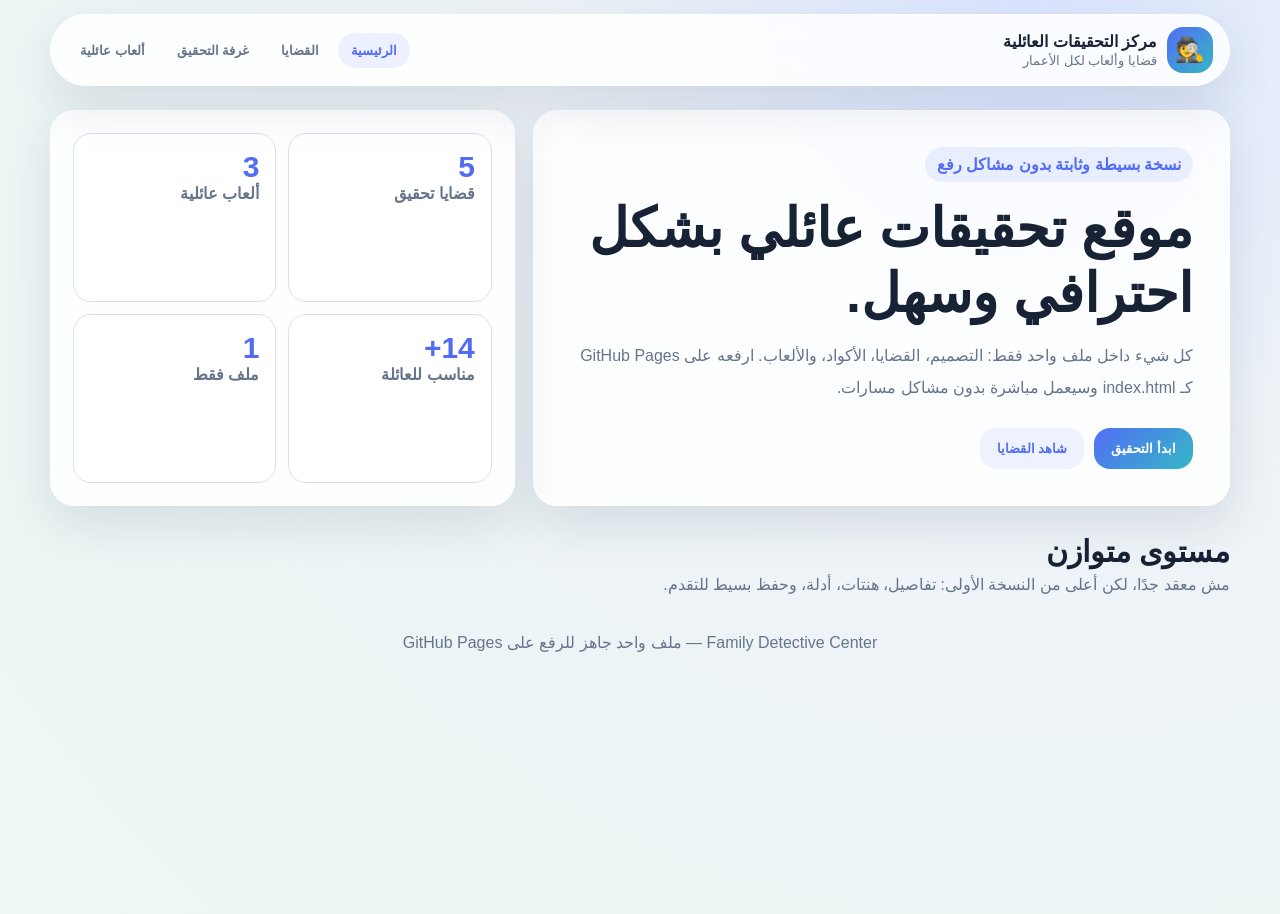
==== index.html @ 5dabe24b "Add files via upload" ====
<!DOCTYPE html>
<html lang="ar" dir="rtl">
<head>
  <meta charset="UTF-8" />
  <meta name="viewport" content="width=device-width, initial-scale=1.0" />
  <title>مركز التحقيقات العائلية</title>
  <style>
    :root{--bg:#eef3f7;--ink:#172234;--muted:#65758b;--card:#ffffffd9;--line:#d7e1ee;--blue:#526df4;--cyan:#34b8c7;--gold:#f0ac3d;--red:#df6b6b;--green:#46b987;--dark:#182437;--shadow:0 18px 50px rgba(39,58,91,.13);--r:24px}
    *{box-sizing:border-box;margin:0;padding:0}body{font-family:Tahoma,Arial,sans-serif;background:radial-gradient(circle at 80% 0%,#dbe5ff 0,#eef3f7 35%,#edf7f4 100%);color:var(--ink);min-height:100vh}a{text-decoration:none;color:inherit}button,select,textarea{font-family:inherit}.wrap{width:min(1180px,calc(100% - 28px));margin:auto}.nav{position:sticky;top:12px;z-index:10;margin:14px auto 24px;background:#ffffffd9;border:1px solid #fff;border-radius:99px;box-shadow:var(--shadow);backdrop-filter:blur(14px);display:flex;align-items:center;justify-content:space-between;padding:12px 16px}.brand{display:flex;align-items:center;gap:10px}.logo{width:46px;height:46px;border-radius:16px;background:linear-gradient(135deg,var(--blue),var(--cyan));display:grid;place-items:center;color:#fff;font-size:24px}.brand b{display:block}.brand small{color:var(--muted)}.links{display:flex;gap:6px;flex-wrap:wrap}.links button{border:0;background:transparent;color:var(--muted);font-weight:700;padding:10px 13px;border-radius:99px;cursor:pointer}.links button.active,.links button:hover{background:#edf1ff;color:var(--blue)}.hero{display:grid;grid-template-columns:1.2fr .8fr;gap:18px;margin-bottom:24px}.panel{background:var(--card);border:1px solid #fff;border-radius:var(--r);box-shadow:var(--shadow);backdrop-filter:blur(14px)}.hero-main{padding:36px}.pill{display:inline-block;padding:8px 12px;background:#e9eeff;color:var(--blue);border-radius:99px;font-weight:800;margin-bottom:14px}.hero h1{font-size:clamp(32px,5vw,54px);line-height:1.2;margin-bottom:14px}.p{color:var(--muted);line-height:2}.hero-actions{display:flex;gap:10px;flex-wrap:wrap;margin-top:24px}.btn{border:0;padding:13px 17px;border-radius:16px;cursor:pointer;font-weight:900;transition:.2s}.btn:hover{transform:translateY(-2px)}.primary{background:linear-gradient(135deg,var(--blue),var(--cyan));color:#fff}.soft{background:#eef2ff;color:var(--blue)}.white{background:white;border:1px solid var(--line);color:var(--ink)}.stats{padding:22px;display:grid;grid-template-columns:1fr 1fr;gap:12px}.stat{background:#fff;border:1px solid var(--line);border-radius:18px;padding:16px}.stat b{font-size:30px;color:var(--blue);display:block}.stat span{color:var(--muted);font-weight:700}.section{display:none}.section.active{display:block}.head{display:flex;justify-content:space-between;align-items:end;gap:14px;margin:28px 0 14px}.head h2{font-size:30px}.grid{display:grid;grid-template-columns:repeat(3,1fr);gap:16px}.case-card{padding:20px;cursor:pointer;transition:.22s}.case-card:hover{transform:translateY(-5px)}.icon{width:62px;height:62px;border-radius:20px;background:linear-gradient(135deg,#edf1ff,#e9faf7);display:grid;place-items:center;font-size:32px;margin-bottom:14px}.case-card h3{font-size:20px;margin-bottom:8px}.tag{display:inline-block;padding:7px 10px;border-radius:99px;font-size:12px;font-weight:900;margin:4px 4px 0 0}.easy{background:#e7f8f1;color:#23795a}.medium{background:#fff2dc;color:#9b6314}.hard{background:#ffe8e8;color:#a74a4a}.family{background:#eef2ff;color:var(--blue)}.play{display:grid;grid-template-columns:270px 1fr 310px;gap:16px}.side{padding:16px;max-height:720px;overflow:auto}.menu-btn{width:100%;text-align:right;border:1px solid var(--line);background:#fff;border-radius:18px;padding:14px;margin-bottom:10px;cursor:pointer;color:var(--ink)}.menu-btn.active{border-color:var(--blue);box-shadow:0 0 0 3px #526df421}.reader{padding:22px;max-height:720px;overflow:auto}.reader h2{font-size:32px;color:var(--blue);margin:10px 0}.tabs{display:flex;gap:8px;flex-wrap:wrap;margin:16px 0}.tab{border:0;border-radius:99px;padding:10px 13px;background:#eef2ff;color:var(--blue);font-weight:900;cursor:pointer}.tab.active{background:var(--blue);color:#fff}.doc{background:#fff;border:1px solid var(--line);border-radius:22px;padding:22px}.doc h3{font-size:23px;margin-bottom:12px;color:var(--dark)}.doc p,.doc li{line-height:2;color:#314158;margin-bottom:10px}.doc ul{padding-right:22px}.egrid{display:grid;grid-template-columns:1fr 1fr;gap:12px;margin-top:14px}.eitem{background:#f7f9fd;border:1px solid var(--line);border-radius:16px;padding:14px}.eitem b{color:var(--blue);display:block;margin-bottom:6px}.quote{background:linear-gradient(135deg,#eef2ff,#effaf7);border:1px solid var(--line);border-radius:18px;padding:14px;margin:14px 0;color:#2f4568;font-weight:700;line-height:2}.board-note{background:#f7f9fd;border:1px dashed #9db0d4;border-radius:16px;padding:12px;margin-bottom:10px;line-height:1.8;color:#334761}.solve{padding:16px;border-top:1px solid var(--line)}select,textarea{width:100%;border:1px solid var(--line);border-radius:15px;background:#fff;padding:12px;margin-bottom:10px;color:var(--ink)}textarea{min-height:84px;resize:vertical}.result{display:none;padding:13px;border-radius:16px;line-height:1.8;margin-top:10px}.good{display:block;background:#e8f8f2;color:#236b52;border:1px solid #bce6d6}.bad{display:block;background:#fff0f0;color:#934343;border:1px solid #f0c4c4}.game-card{padding:20px}.game-box{background:#fff;border:1px solid var(--line);border-radius:20px;padding:18px;margin-top:12px}.game-options{display:flex;gap:8px;flex-wrap:wrap;margin-top:12px}.small{font-size:13px;color:var(--muted)}.toast{position:fixed;bottom:18px;right:50%;transform:translateX(50%) translateY(20px);opacity:0;background:#fff;border:1px solid var(--line);box-shadow:var(--shadow);border-radius:99px;padding:12px 18px;font-weight:900;transition:.25s;z-index:50}.toast.show{opacity:1;transform:translateX(50%) translateY(0)}footer{margin:32px 0;text-align:center;color:var(--muted)}@media(max-width:980px){.hero,.play{grid-template-columns:1fr}.grid{grid-template-columns:1fr 1fr}.nav{border-radius:24px;align-items:flex-start;flex-direction:column}.reader,.side{max-height:none}}@media(max-width:650px){.grid,.egrid,.stats{grid-template-columns:1fr}.hero-main{padding:24px}.head{display:block}.links button{padding:9px}}
  </style>
</head>
<body>
  <div class="wrap">
    <nav class="nav">
      <div class="brand"><div class="logo">🕵️</div><div><b>مركز التحقيقات العائلية</b><small>قضايا وألعاب لكل الأعمار</small></div></div>
      <div class="links"><button class="active" onclick="page('home',this)">الرئيسية</button><button onclick="page('cases',this)">القضايا</button><button onclick="page('play',this)">غرفة التحقيق</button><button onclick="page('games',this)">ألعاب عائلية</button></div>
    </nav>

    <section id="home" class="section active">
      <div class="hero">
        <div class="panel hero-main"><span class="pill">نسخة بسيطة وثابتة بدون مشاكل رفع</span><h1>موقع تحقيقات عائلي بشكل احترافي وسهل.</h1><p class="p">كل شيء داخل ملف واحد فقط: التصميم، القضايا، الأكواد، والألعاب. ارفعه على GitHub Pages كـ index.html وسيعمل مباشرة بدون مشاكل مسارات.</p><div class="hero-actions"><button class="btn primary" onclick="page('play')">ابدأ التحقيق</button><button class="btn soft" onclick="page('cases')">شاهد القضايا</button></div></div>
        <div class="panel stats"><div class="stat"><b>5</b><span>قضايا تحقيق</span></div><div class="stat"><b>3</b><span>ألعاب عائلية</span></div><div class="stat"><b>14+</b><span>مناسب للعائلة</span></div><div class="stat"><b>1</b><span>ملف فقط</span></div></div>
      </div>
      <div class="head"><div><h2>مستوى متوازن</h2><p class="p">مش معقد جدًا، لكن أعلى من النسخة الأولى: تفاصيل، هنتات، أدلة، وحفظ بسيط للتقدم.</p></div></div>
    </section>

    <section id="cases" class="section"><div class="head"><div><h2>القضايا</h2><p class="p">خمس قضايا مستقلة بدرجات مختلفة، بدون عنف أو رعب.</p></div><button class="btn primary" onclick="page('play')">افتح التحقيق</button></div><div class="grid" id="caseCards"></div></section>

    <section id="play" class="section"><div class="head"><div><h2>غرفة التحقيق</h2><p class="p">اختر قضية، اقرأ الملفات، اجمع الأدلة، ثم أرسل تقريرك.</p></div></div><div class="panel play"><aside class="side" id="caseMenu"></aside><main class="reader"><span id="badge" class="tag medium">متوسطة</span><h2 id="title"></h2><p class="p" id="summary"></p><div class="tabs" id="tabs"></div><div id="content"></div></main><aside class="side"><h3>لوحة الأدلة</h3><p class="p small">اجمع على الأقل 2 دليل قبل الحل.</p><div id="board"></div><div class="solve"><select id="answer"></select><textarea id="notes" placeholder="اكتب سببك هنا..."></textarea><button class="btn primary" style="width:100%" onclick="solve()">إرسال التقرير</button><button class="btn white" style="width:100%;margin-top:8px" onclick="addEvidence()">إضافة دليل التبويب الحالي</button><button class="btn soft" style="width:100%;margin-top:8px" onclick="hint()">هنت</button><div id="result" class="result"></div></div></aside></div></section>

    <section id="games" class="section"><div class="head"><div><h2>ألعاب عائلية إضافية</h2><p class="p">ألعاب بسيطة تعمل داخل نفس الملف بدون تعقيد.</p></div></div><div class="grid"><div class="panel game-card"><div class="icon">🧠</div><h3>تحدي الذاكرة</h3><p class="p">احفظ التسلسل ثم اختاره بالترتيب.</p><div class="game-box"><b id="memSeq">اضغط ابدأ</b><div class="game-options"><button class="btn soft" onclick="startMemory()">ابدأ</button><button class="btn white" onclick="pickMem('A')">A</button><button class="btn white" onclick="pickMem('B')">B</button><button class="btn white" onclick="pickMem('C')">C</button></div><p class="small" id="memMsg"></p></div></div><div class="panel game-card"><div class="icon">🔐</div><h3>كسر الرمز</h3><p class="p">ما الرقم الناقص؟ 2 - 4 - 8 - 16 - ?</p><div class="game-box"><select id="codeAns"><option value="">اختر</option><option>24</option><option>30</option><option>32</option></select><button class="btn primary" onclick="checkCode()">تحقق</button><p class="small" id="codeMsg"></p></div></div><div class="panel game-card"><div class="icon">🧩</div><h3>ترتيب الأحداث</h3><p class="p">ما الحدث الذي يأتي أولًا في أي تحقيق؟</p><div class="game-box"><select id="orderAns"><option value="">اختر</option><option value="report">كتابة التقرير</option><option value="collect">جمع الأدلة</option><option value="accuse">اتهام شخص</option></select><button class="btn primary" onclick="checkOrder()">تحقق</button><p class="small" id="orderMsg"></p></div></div></div></section>

    <footer>Family Detective Center — ملف واحد جاهز للرفع على GitHub Pages</footer>
  </div><div class="toast" id="toast"></div>

<script>
const cases=[
{id:'bike',icon:'🚲',title:'سرقة الدراجة الذهبية',diff:'سهلة',cls:'easy',sol:'guard',summary:'دراجة سباق نادرة تختفي من نادي أثناء بطولة مدرسية.',opts:[['','من المسؤول؟'],['guard','الحارس'],['friend','صديق اللاعب'],['delivery','عامل التوصيل']],hints:['ركز على كلام الحارس عن المطر.','الكاميرا أظهرت الأرض جافة.','الحارس كذب وامتلك مفتاح المخزن.'],tabs:[{l:'الملف',e:'السرقة حدثت خلال عشر دقائق فقط بلا كسر.',h:'<h3>ملف القضية</h3><p>اختفت دراجة ذهبية من مخزن النادي بين 4:10 و4:20 مساءً.</p><div class="quote">القفل لم يُكسر، والباب فُتح بطريقة طبيعية.</div>'},{l:'الشهادات',e:'الحارس قال إن المطر كان شديدًا رغم أن الأرض كانت جافة.',h:'<h3>الشهادات</h3><ul><li>الحارس قال إن المطر منع الحركة.</li><li>عامل التوصيل غادر قبل السرقة.</li><li>صديق اللاعب كان في الملعب.</li></ul>'},{l:'الأدلة',e:'مفتاح المخزن كان مع الإدارة والحارس فقط.',h:'<h3>الأدلة</h3><div class="egrid"><div class="eitem"><b>الكاميرا</b>الأرض جافة.</div><div class="eitem"><b>القفل</b>فتح بمفتاح.</div></div>'}],success:'الحارس هو المسؤول لأنه كذب بشأن المطر وكان يملك مفتاح المخزن.'},
{id:'painting',icon:'🖼️',title:'اختفاء اللوحة الزرقاء',diff:'متوسطة',cls:'medium',sol:'assistant',summary:'لوحة تختفي من معرض عائلي قبل الافتتاح بساعة.',opts:[['','من المسؤول؟'],['assistant','مساعدة المعرض'],['artist','الفنان'],['driver','السائق']],hints:['من عرف أن الكاميرا الخلفية معطلة؟','من يملك المفتاح الاحتياطي؟','المساعدة جمعت بين المعلومتين.'],tabs:[{l:'الملف',e:'اللوحة اختفت بلا كسر أو إنذار.',h:'<h3>ملف القضية</h3><p>اختفت لوحة المدينة الزرقاء من المخزن. الإنذار لم يعمل والباب لم يُكسر.</p>'},{l:'الزمن',e:'باب المخزن فُتح مرة واحدة وقت الاختفاء.',h:'<h3>الجدول الزمني</h3><ul><li>11:20 تعطلت الكاميرا.</li><li>12:25 فُتح المخزن.</li><li>12:45 اكتُشف الاختفاء.</li></ul>'},{l:'الأدلة',e:'المفتاح الاحتياطي كان في مكتب المساعدة.',h:'<h3>الأدلة</h3><div class="egrid"><div class="eitem"><b>المفتاح</b>في مكتب المساعدة.</div><div class="eitem"><b>الكاميرا</b>عطلها معروف للإدارة والمساعدة.</div></div>'}],success:'المسؤولة هي مساعدة المعرض لأنها عرفت عطل الكاميرا ووصلت للمفتاح.'},
{id:'library',icon:'📚',title:'لغز المكتبة القديمة',diff:'صعبة',cls:'hard',sol:'teacher',summary:'مخطوطة نادرة تُستبدل بنسخة مزيفة قبل معرض مدرسي.',opts:[['','من أخفى المخطوطة؟'],['teacher','مدرس التاريخ'],['student','طالب جديد'],['visitor','باحث زائر']],hints:['ليست سرقة عادية بل استبدال.','النسخة المزيفة تحتاج معرفة تاريخية.','مدرس التاريخ كان يحضر محاضرة عنها.'],tabs:[{l:'الملف',e:'المخطوطة استُبدلت بنسخة مزيفة.',h:'<h3>ملف القضية</h3><p>اختفت مخطوطة قديمة، ووُضعت مكانها نسخة مزيفة متقنة.</p>'},{l:'المشتبه بهم',e:'مدرس التاريخ يعرف تفاصيل المخطوطة.',h:'<h3>المشتبه بهم</h3><ul><li>طالب جديد لا يعرف قيمتها.</li><li>باحث زائر غادر مبكرًا.</li><li>مدرس التاريخ حضّر محاضرة عنها.</li></ul>'},{l:'الأدلة',e:'النسخة المزيفة بها أخطاء لا يلاحظها إلا متخصص.',h:'<h3>الأدلة</h3><p>الأخطاء التاريخية الصغيرة تشير إلى شخص متخصص حاول التقليد بسرعة.</p>'}],success:'مدرس التاريخ هو المسؤول؛ لأنه الوحيد القادر على صناعة نسخة مزيفة بهذا المستوى.'},
{id:'museum',icon:'🏺',title:'سر الختم الفضي',diff:'متوسطة',cls:'medium',sol:'photographer',summary:'قطعة أثرية صغيرة تختفي أثناء جولة مدرسية في متحف.',opts:[['','من أخذ الختم؟'],['photographer','المصور المتطوع'],['guide','المرشدة'],['student','طالبة'],['cleaner','عاملة النظافة']],hints:['ركز على لحظة الفلاش.','من اقترب من صندوق العرض بدون إثارة شك؟','المصور استخدم الفلاش كغطاء للحظة السرقة.'],tabs:[{l:'الملف',e:'الختم اختفى بعد فلاش قوي قرب صندوق العرض.',h:'<h3>ملف القضية</h3><p>خلال جولة مدرسية اختفى الختم الفضي من صندوق عرض بعد صورة جماعية.</p><div class="quote">السرقة تمت أمام الجميع تقريبًا.</div>'},{l:'الزمن',e:'المصور كان آخر شخص اقترب من الصندوق.',h:'<h3>الجدول الزمني</h3><ul><li>1:31 المرشدة أغلقت الصندوق.</li><li>1:35 المصور طلب صورة قرب الصندوق.</li><li>1:36 فلاش قوي.</li><li>1:39 الغطاء بدا مائلًا.</li></ul>'},{l:'الأدلة',e:'الفلاش أخفى لحظة فتح الغطاء.',h:'<h3>الأدلة</h3><div class="egrid"><div class="eitem"><b>الفلاش</b>سبب وميضًا في الكاميرا.</div><div class="eitem"><b>القرب</b>المصور اقترب بحجة الصورة.</div></div>'}],success:'المصور المتطوع هو المسؤول؛ استغل الفلاش والاقتراب الطبيعي من الصندوق.'},
{id:'bakery',icon:'🥐',title:'وصفة المخبز السرية',diff:'متوسطة',cls:'medium',sol:'cousin',summary:'وصفة عائلية تختفي قبل مسابقة طبخ محلية.',opts:[['','من أخذ الوصفة؟'],['cousin','ابن العم'],['worker','العامل الجديد'],['neighbor','الجارة'],['owner','صاحب المخبز']],hints:['الوصفة لم تخرج من المخبز على ورق.','من صور الدفتر؟','الهاتف الذي ظهر في انعكاس الزجاج هو المفتاح.'],tabs:[{l:'الملف',e:'الوصفة اختفت لكن الدفتر نفسه بقي في المخبز.',h:'<h3>ملف القضية</h3><p>قبل مسابقة طبخ محلية، اكتشف صاحب مخبز عائلي أن وصفته السرية تم تسريبها.</p>'},{l:'الشهادات',e:'ابن العم كان آخر من وقف أمام الدفتر قرب واجهة زجاجية.',h:'<h3>الشهادات</h3><ul><li>العامل الجديد لم يدخل المكتب.</li><li>الجارة جاءت للشراء فقط.</li><li>ابن العم ساعد في ترتيب الطاولة.</li></ul>'},{l:'الأدلة',e:'انعكاس الزجاج أظهر هاتفًا يصور الدفتر.',h:'<h3>الأدلة</h3><p>صورة من كاميرا المحل أظهرت انعكاس هاتف مرفوع أمام الدفتر.</p>'}],success:'ابن العم هو المسؤول؛ صوّر الوصفة بدل سرقة الدفتر نفسه.'}
];
let current=cases[0],tab=0;let board={};let hintIndex={};function page(id,btn){document.querySelectorAll('.section').forEach(s=>s.classList.remove('active'));document.getElementById(id).classList.add('active');document.querySelectorAll('.links button').forEach(b=>b.classList.remove('active'));if(btn)btn.classList.add('active');scrollTo(0,0)}function renderCards(){caseCards.innerHTML=cases.map(c=>`<div class="panel case-card" onclick="openCase('${c.id}');page('play')"><div class="icon">${c.icon}</div><span class="tag ${c.cls}">${c.diff}</span><span class="tag family">عائلية</span><h3>${c.title}</h3><p>${c.summary}</p></div>`).join('')}function renderMenu(){caseMenu.innerHTML=cases.map(c=>`<button class="menu-btn ${c.id===current.id?'active':''}" onclick="openCase('${c.id}')"><b>${c.icon} ${c.title}</b><small>${c.diff} - ${c.summary}</small></button>`).join('')}function openCase(id){current=cases.find(c=>c.id===id);tab=0;result.className='result';answer.innerHTML=current.opts.map(o=>`<option value="${o[0]}">${o[1]}</option>`).join('');render()}function render(){renderMenu();title.textContent=current.title;summary.textContent=current.summary;badge.className='tag '+current.cls;badge.textContent=current.diff;tabs.innerHTML=current.tabs.map((t,i)=>`<button class="tab ${i===tab?'active':''}" onclick="tab=${i};render()">${t.l}</button>`).join('');content.innerHTML=`<div class="doc">${current.tabs[tab].h}</div>`;renderBoard()}function addEvidence(){board[current.id]=board[current.id]||[];let e=current.tabs[tab].e;if(!board[current.id].includes(e))board[current.id].push(e);localStorage.setItem('fmc_board',JSON.stringify(board));renderBoard();toast('تمت إضافة الدليل')}function renderBoard(){let arr=board[current.id]||[];document.getElementById('board').innerHTML=arr.length?arr.map((e,i)=>`<div class="board-note"><b>دليل ${i+1}</b><br>${e}</div>`).join(''):'<div class="board-note">لا توجد أدلة بعد.</div>'}function solve(){let arr=board[current.id]||[];if(arr.length<2){result.className='result bad';result.innerHTML='<b>لسه بدري.</b><br>اجمع دليلين على الأقل قبل التقرير.';return}if(answer.value===current.sol){result.className='result good';result.innerHTML='<b>تحليل صحيح!</b><br>'+current.success;localStorage.setItem('fmc_solved_'+current.id,'1')}else{result.className='result bad';result.innerHTML='<b>إجابة غير دقيقة.</b><br>راجع الأدلة والهنتات، الحل موجود في التناقضات الصغيرة.'}}function hint(){hintIndex[current.id]=hintIndex[current.id]||0;let h=current.hints[Math.min(hintIndex[current.id],current.hints.length-1)];hintIndex[current.id]++;toast(h)}function toast(m){let t=document.getElementById('toast');t.textContent=m;t.classList.add('show');setTimeout(()=>t.classList.remove('show'),2700)}let mem=[],memPick=[];function startMemory(){mem=['A','B','C','A'].sort(()=>Math.random()-.5);memPick=[];memSeq.textContent=mem.join(' - ');memMsg.textContent='احفظ التسلسل، هيختفي بعد 3 ثواني';setTimeout(()=>{memSeq.textContent='اختار الآن'},3000)}function pickMem(x){memPick.push(x);if(memPick.length===mem.length){memMsg.textContent=memPick.join('')===mem.join('')?'ممتاز!':'حاول مرة أخرى';}}function checkCode(){codeMsg.textContent=codeAns.value==='32'?'صحيح: كل رقم يتضاعف.':'خطأ، فكر في العلاقة بين الأرقام.'}function checkOrder(){orderMsg.textContent=orderAns.value==='collect'?'صحيح: جمع الأدلة يأتي أولًا.':'لا، ابدأ دائمًا بجمع الأدلة.'}try{board=JSON.parse(localStorage.getItem('fmc_board')||'{}')}catch(e){}renderCards();openCase('bike');
</script>
</body>
</html>
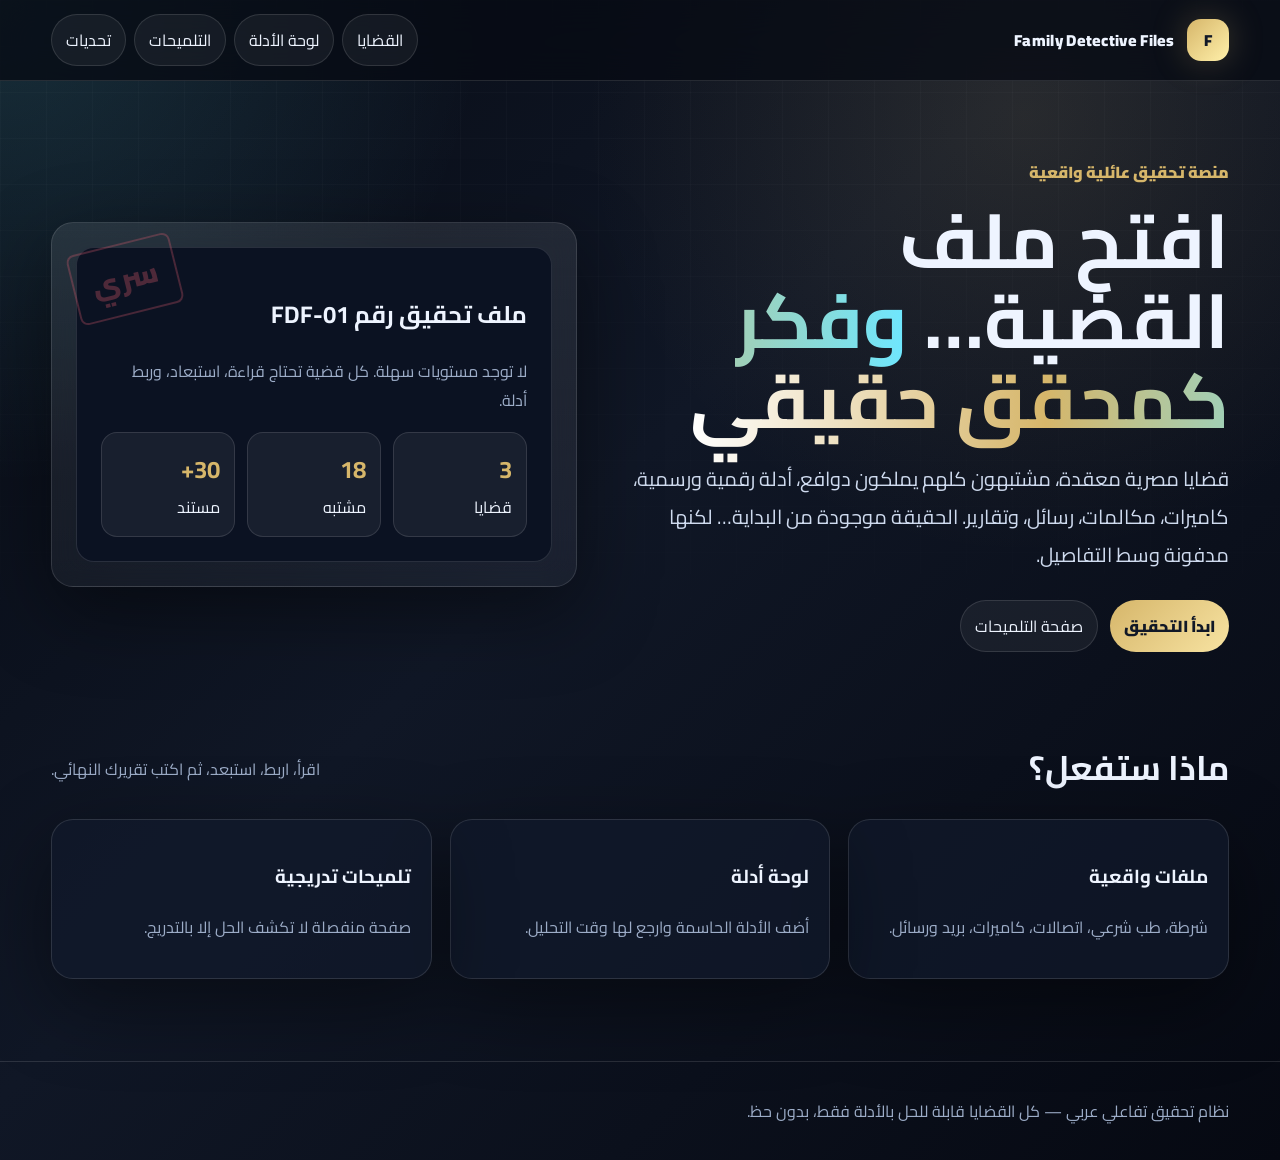
==== commit 9407d714: "Add files via upload" ====
--- a/index.html
+++ b/index.html
@@ -1,47 +1 @@
-<!DOCTYPE html>
-<html lang="ar" dir="rtl">
-<head>
-  <meta charset="UTF-8" />
-  <meta name="viewport" content="width=device-width, initial-scale=1.0" />
-  <title>مركز التحقيقات العائلية</title>
-  <style>
-    :root{--bg:#eef3f7;--ink:#172234;--muted:#65758b;--card:#ffffffd9;--line:#d7e1ee;--blue:#526df4;--cyan:#34b8c7;--gold:#f0ac3d;--red:#df6b6b;--green:#46b987;--dark:#182437;--shadow:0 18px 50px rgba(39,58,91,.13);--r:24px}
-    *{box-sizing:border-box;margin:0;padding:0}body{font-family:Tahoma,Arial,sans-serif;background:radial-gradient(circle at 80% 0%,#dbe5ff 0,#eef3f7 35%,#edf7f4 100%);color:var(--ink);min-height:100vh}a{text-decoration:none;color:inherit}button,select,textarea{font-family:inherit}.wrap{width:min(1180px,calc(100% - 28px));margin:auto}.nav{position:sticky;top:12px;z-index:10;margin:14px auto 24px;background:#ffffffd9;border:1px solid #fff;border-radius:99px;box-shadow:var(--shadow);backdrop-filter:blur(14px);display:flex;align-items:center;justify-content:space-between;padding:12px 16px}.brand{display:flex;align-items:center;gap:10px}.logo{width:46px;height:46px;border-radius:16px;background:linear-gradient(135deg,var(--blue),var(--cyan));display:grid;place-items:center;color:#fff;font-size:24px}.brand b{display:block}.brand small{color:var(--muted)}.links{display:flex;gap:6px;flex-wrap:wrap}.links button{border:0;background:transparent;color:var(--muted);font-weight:700;padding:10px 13px;border-radius:99px;cursor:pointer}.links button.active,.links button:hover{background:#edf1ff;color:var(--blue)}.hero{display:grid;grid-template-columns:1.2fr .8fr;gap:18px;margin-bottom:24px}.panel{background:var(--card);border:1px solid #fff;border-radius:var(--r);box-shadow:var(--shadow);backdrop-filter:blur(14px)}.hero-main{padding:36px}.pill{display:inline-block;padding:8px 12px;background:#e9eeff;color:var(--blue);border-radius:99px;font-weight:800;margin-bottom:14px}.hero h1{font-size:clamp(32px,5vw,54px);line-height:1.2;margin-bottom:14px}.p{color:var(--muted);line-height:2}.hero-actions{display:flex;gap:10px;flex-wrap:wrap;margin-top:24px}.btn{border:0;padding:13px 17px;border-radius:16px;cursor:pointer;font-weight:900;transition:.2s}.btn:hover{transform:translateY(-2px)}.primary{background:linear-gradient(135deg,var(--blue),var(--cyan));color:#fff}.soft{background:#eef2ff;color:var(--blue)}.white{background:white;border:1px solid var(--line);color:var(--ink)}.stats{padding:22px;display:grid;grid-template-columns:1fr 1fr;gap:12px}.stat{background:#fff;border:1px solid var(--line);border-radius:18px;padding:16px}.stat b{font-size:30px;color:var(--blue);display:block}.stat span{color:var(--muted);font-weight:700}.section{display:none}.section.active{display:block}.head{display:flex;justify-content:space-between;align-items:end;gap:14px;margin:28px 0 14px}.head h2{font-size:30px}.grid{display:grid;grid-template-columns:repeat(3,1fr);gap:16px}.case-card{padding:20px;cursor:pointer;transition:.22s}.case-card:hover{transform:translateY(-5px)}.icon{width:62px;height:62px;border-radius:20px;background:linear-gradient(135deg,#edf1ff,#e9faf7);display:grid;place-items:center;font-size:32px;margin-bottom:14px}.case-card h3{font-size:20px;margin-bottom:8px}.tag{display:inline-block;padding:7px 10px;border-radius:99px;font-size:12px;font-weight:900;margin:4px 4px 0 0}.easy{background:#e7f8f1;color:#23795a}.medium{background:#fff2dc;color:#9b6314}.hard{background:#ffe8e8;color:#a74a4a}.family{background:#eef2ff;color:var(--blue)}.play{display:grid;grid-template-columns:270px 1fr 310px;gap:16px}.side{padding:16px;max-height:720px;overflow:auto}.menu-btn{width:100%;text-align:right;border:1px solid var(--line);background:#fff;border-radius:18px;padding:14px;margin-bottom:10px;cursor:pointer;color:var(--ink)}.menu-btn.active{border-color:var(--blue);box-shadow:0 0 0 3px #526df421}.reader{padding:22px;max-height:720px;overflow:auto}.reader h2{font-size:32px;color:var(--blue);margin:10px 0}.tabs{display:flex;gap:8px;flex-wrap:wrap;margin:16px 0}.tab{border:0;border-radius:99px;padding:10px 13px;background:#eef2ff;color:var(--blue);font-weight:900;cursor:pointer}.tab.active{background:var(--blue);color:#fff}.doc{background:#fff;border:1px solid var(--line);border-radius:22px;padding:22px}.doc h3{font-size:23px;margin-bottom:12px;color:var(--dark)}.doc p,.doc li{line-height:2;color:#314158;margin-bottom:10px}.doc ul{padding-right:22px}.egrid{display:grid;grid-template-columns:1fr 1fr;gap:12px;margin-top:14px}.eitem{background:#f7f9fd;border:1px solid var(--line);border-radius:16px;padding:14px}.eitem b{color:var(--blue);display:block;margin-bottom:6px}.quote{background:linear-gradient(135deg,#eef2ff,#effaf7);border:1px solid var(--line);border-radius:18px;padding:14px;margin:14px 0;color:#2f4568;font-weight:700;line-height:2}.board-note{background:#f7f9fd;border:1px dashed #9db0d4;border-radius:16px;padding:12px;margin-bottom:10px;line-height:1.8;color:#334761}.solve{padding:16px;border-top:1px solid var(--line)}select,textarea{width:100%;border:1px solid var(--line);border-radius:15px;background:#fff;padding:12px;margin-bottom:10px;color:var(--ink)}textarea{min-height:84px;resize:vertical}.result{display:none;padding:13px;border-radius:16px;line-height:1.8;margin-top:10px}.good{display:block;background:#e8f8f2;color:#236b52;border:1px solid #bce6d6}.bad{display:block;background:#fff0f0;color:#934343;border:1px solid #f0c4c4}.game-card{padding:20px}.game-box{background:#fff;border:1px solid var(--line);border-radius:20px;padding:18px;margin-top:12px}.game-options{display:flex;gap:8px;flex-wrap:wrap;margin-top:12px}.small{font-size:13px;color:var(--muted)}.toast{position:fixed;bottom:18px;right:50%;transform:translateX(50%) translateY(20px);opacity:0;background:#fff;border:1px solid var(--line);box-shadow:var(--shadow);border-radius:99px;padding:12px 18px;font-weight:900;transition:.25s;z-index:50}.toast.show{opacity:1;transform:translateX(50%) translateY(0)}footer{margin:32px 0;text-align:center;color:var(--muted)}@media(max-width:980px){.hero,.play{grid-template-columns:1fr}.grid{grid-template-columns:1fr 1fr}.nav{border-radius:24px;align-items:flex-start;flex-direction:column}.reader,.side{max-height:none}}@media(max-width:650px){.grid,.egrid,.stats{grid-template-columns:1fr}.hero-main{padding:24px}.head{display:block}.links button{padding:9px}}
-  </style>
-</head>
-<body>
-  <div class="wrap">
-    <nav class="nav">
-      <div class="brand"><div class="logo">🕵️</div><div><b>مركز التحقيقات العائلية</b><small>قضايا وألعاب لكل الأعمار</small></div></div>
-      <div class="links"><button class="active" onclick="page('home',this)">الرئيسية</button><button onclick="page('cases',this)">القضايا</button><button onclick="page('play',this)">غرفة التحقيق</button><button onclick="page('games',this)">ألعاب عائلية</button></div>
-    </nav>
-
-    <section id="home" class="section active">
-      <div class="hero">
-        <div class="panel hero-main"><span class="pill">نسخة بسيطة وثابتة بدون مشاكل رفع</span><h1>موقع تحقيقات عائلي بشكل احترافي وسهل.</h1><p class="p">كل شيء داخل ملف واحد فقط: التصميم، القضايا، الأكواد، والألعاب. ارفعه على GitHub Pages كـ index.html وسيعمل مباشرة بدون مشاكل مسارات.</p><div class="hero-actions"><button class="btn primary" onclick="page('play')">ابدأ التحقيق</button><button class="btn soft" onclick="page('cases')">شاهد القضايا</button></div></div>
-        <div class="panel stats"><div class="stat"><b>5</b><span>قضايا تحقيق</span></div><div class="stat"><b>3</b><span>ألعاب عائلية</span></div><div class="stat"><b>14+</b><span>مناسب للعائلة</span></div><div class="stat"><b>1</b><span>ملف فقط</span></div></div>
-      </div>
-      <div class="head"><div><h2>مستوى متوازن</h2><p class="p">مش معقد جدًا، لكن أعلى من النسخة الأولى: تفاصيل، هنتات، أدلة، وحفظ بسيط للتقدم.</p></div></div>
-    </section>
-
-    <section id="cases" class="section"><div class="head"><div><h2>القضايا</h2><p class="p">خمس قضايا مستقلة بدرجات مختلفة، بدون عنف أو رعب.</p></div><button class="btn primary" onclick="page('play')">افتح التحقيق</button></div><div class="grid" id="caseCards"></div></section>
-
-    <section id="play" class="section"><div class="head"><div><h2>غرفة التحقيق</h2><p class="p">اختر قضية، اقرأ الملفات، اجمع الأدلة، ثم أرسل تقريرك.</p></div></div><div class="panel play"><aside class="side" id="caseMenu"></aside><main class="reader"><span id="badge" class="tag medium">متوسطة</span><h2 id="title"></h2><p class="p" id="summary"></p><div class="tabs" id="tabs"></div><div id="content"></div></main><aside class="side"><h3>لوحة الأدلة</h3><p class="p small">اجمع على الأقل 2 دليل قبل الحل.</p><div id="board"></div><div class="solve"><select id="answer"></select><textarea id="notes" placeholder="اكتب سببك هنا..."></textarea><button class="btn primary" style="width:100%" onclick="solve()">إرسال التقرير</button><button class="btn white" style="width:100%;margin-top:8px" onclick="addEvidence()">إضافة دليل التبويب الحالي</button><button class="btn soft" style="width:100%;margin-top:8px" onclick="hint()">هنت</button><div id="result" class="result"></div></div></aside></div></section>
-
-    <section id="games" class="section"><div class="head"><div><h2>ألعاب عائلية إضافية</h2><p class="p">ألعاب بسيطة تعمل داخل نفس الملف بدون تعقيد.</p></div></div><div class="grid"><div class="panel game-card"><div class="icon">🧠</div><h3>تحدي الذاكرة</h3><p class="p">احفظ التسلسل ثم اختاره بالترتيب.</p><div class="game-box"><b id="memSeq">اضغط ابدأ</b><div class="game-options"><button class="btn soft" onclick="startMemory()">ابدأ</button><button class="btn white" onclick="pickMem('A')">A</button><button class="btn white" onclick="pickMem('B')">B</button><button class="btn white" onclick="pickMem('C')">C</button></div><p class="small" id="memMsg"></p></div></div><div class="panel game-card"><div class="icon">🔐</div><h3>كسر الرمز</h3><p class="p">ما الرقم الناقص؟ 2 - 4 - 8 - 16 - ?</p><div class="game-box"><select id="codeAns"><option value="">اختر</option><option>24</option><option>30</option><option>32</option></select><button class="btn primary" onclick="checkCode()">تحقق</button><p class="small" id="codeMsg"></p></div></div><div class="panel game-card"><div class="icon">🧩</div><h3>ترتيب الأحداث</h3><p class="p">ما الحدث الذي يأتي أولًا في أي تحقيق؟</p><div class="game-box"><select id="orderAns"><option value="">اختر</option><option value="report">كتابة التقرير</option><option value="collect">جمع الأدلة</option><option value="accuse">اتهام شخص</option></select><button class="btn primary" onclick="checkOrder()">تحقق</button><p class="small" id="orderMsg"></p></div></div></div></section>
-
-    <footer>Family Detective Center — ملف واحد جاهز للرفع على GitHub Pages</footer>
-  </div><div class="toast" id="toast"></div>
-
-<script>
-const cases=[
-{id:'bike',icon:'🚲',title:'سرقة الدراجة الذهبية',diff:'سهلة',cls:'easy',sol:'guard',summary:'دراجة سباق نادرة تختفي من نادي أثناء بطولة مدرسية.',opts:[['','من المسؤول؟'],['guard','الحارس'],['friend','صديق اللاعب'],['delivery','عامل التوصيل']],hints:['ركز على كلام الحارس عن المطر.','الكاميرا أظهرت الأرض جافة.','الحارس كذب وامتلك مفتاح المخزن.'],tabs:[{l:'الملف',e:'السرقة حدثت خلال عشر دقائق فقط بلا كسر.',h:'<h3>ملف القضية</h3><p>اختفت دراجة ذهبية من مخزن النادي بين 4:10 و4:20 مساءً.</p><div class="quote">القفل لم يُكسر، والباب فُتح بطريقة طبيعية.</div>'},{l:'الشهادات',e:'الحارس قال إن المطر كان شديدًا رغم أن الأرض كانت جافة.',h:'<h3>الشهادات</h3><ul><li>الحارس قال إن المطر منع الحركة.</li><li>عامل التوصيل غادر قبل السرقة.</li><li>صديق اللاعب كان في الملعب.</li></ul>'},{l:'الأدلة',e:'مفتاح المخزن كان مع الإدارة والحارس فقط.',h:'<h3>الأدلة</h3><div class="egrid"><div class="eitem"><b>الكاميرا</b>الأرض جافة.</div><div class="eitem"><b>القفل</b>فتح بمفتاح.</div></div>'}],success:'الحارس هو المسؤول لأنه كذب بشأن المطر وكان يملك مفتاح المخزن.'},
-{id:'painting',icon:'🖼️',title:'اختفاء اللوحة الزرقاء',diff:'متوسطة',cls:'medium',sol:'assistant',summary:'لوحة تختفي من معرض عائلي قبل الافتتاح بساعة.',opts:[['','من المسؤول؟'],['assistant','مساعدة المعرض'],['artist','الفنان'],['driver','السائق']],hints:['من عرف أن الكاميرا الخلفية معطلة؟','من يملك المفتاح الاحتياطي؟','المساعدة جمعت بين المعلومتين.'],tabs:[{l:'الملف',e:'اللوحة اختفت بلا كسر أو إنذار.',h:'<h3>ملف القضية</h3><p>اختفت لوحة المدينة الزرقاء من المخزن. الإنذار لم يعمل والباب لم يُكسر.</p>'},{l:'الزمن',e:'باب المخزن فُتح مرة واحدة وقت الاختفاء.',h:'<h3>الجدول الزمني</h3><ul><li>11:20 تعطلت الكاميرا.</li><li>12:25 فُتح المخزن.</li><li>12:45 اكتُشف الاختفاء.</li></ul>'},{l:'الأدلة',e:'المفتاح الاحتياطي كان في مكتب المساعدة.',h:'<h3>الأدلة</h3><div class="egrid"><div class="eitem"><b>المفتاح</b>في مكتب المساعدة.</div><div class="eitem"><b>الكاميرا</b>عطلها معروف للإدارة والمساعدة.</div></div>'}],success:'المسؤولة هي مساعدة المعرض لأنها عرفت عطل الكاميرا ووصلت للمفتاح.'},
-{id:'library',icon:'📚',title:'لغز المكتبة القديمة',diff:'صعبة',cls:'hard',sol:'teacher',summary:'مخطوطة نادرة تُستبدل بنسخة مزيفة قبل معرض مدرسي.',opts:[['','من أخفى المخطوطة؟'],['teacher','مدرس التاريخ'],['student','طالب جديد'],['visitor','باحث زائر']],hints:['ليست سرقة عادية بل استبدال.','النسخة المزيفة تحتاج معرفة تاريخية.','مدرس التاريخ كان يحضر محاضرة عنها.'],tabs:[{l:'الملف',e:'المخطوطة استُبدلت بنسخة مزيفة.',h:'<h3>ملف القضية</h3><p>اختفت مخطوطة قديمة، ووُضعت مكانها نسخة مزيفة متقنة.</p>'},{l:'المشتبه بهم',e:'مدرس التاريخ يعرف تفاصيل المخطوطة.',h:'<h3>المشتبه بهم</h3><ul><li>طالب جديد لا يعرف قيمتها.</li><li>باحث زائر غادر مبكرًا.</li><li>مدرس التاريخ حضّر محاضرة عنها.</li></ul>'},{l:'الأدلة',e:'النسخة المزيفة بها أخطاء لا يلاحظها إلا متخصص.',h:'<h3>الأدلة</h3><p>الأخطاء التاريخية الصغيرة تشير إلى شخص متخصص حاول التقليد بسرعة.</p>'}],success:'مدرس التاريخ هو المسؤول؛ لأنه الوحيد القادر على صناعة نسخة مزيفة بهذا المستوى.'},
-{id:'museum',icon:'🏺',title:'سر الختم الفضي',diff:'متوسطة',cls:'medium',sol:'photographer',summary:'قطعة أثرية صغيرة تختفي أثناء جولة مدرسية في متحف.',opts:[['','من أخذ الختم؟'],['photographer','المصور المتطوع'],['guide','المرشدة'],['student','طالبة'],['cleaner','عاملة النظافة']],hints:['ركز على لحظة الفلاش.','من اقترب من صندوق العرض بدون إثارة شك؟','المصور استخدم الفلاش كغطاء للحظة السرقة.'],tabs:[{l:'الملف',e:'الختم اختفى بعد فلاش قوي قرب صندوق العرض.',h:'<h3>ملف القضية</h3><p>خلال جولة مدرسية اختفى الختم الفضي من صندوق عرض بعد صورة جماعية.</p><div class="quote">السرقة تمت أمام الجميع تقريبًا.</div>'},{l:'الزمن',e:'المصور كان آخر شخص اقترب من الصندوق.',h:'<h3>الجدول الزمني</h3><ul><li>1:31 المرشدة أغلقت الصندوق.</li><li>1:35 المصور طلب صورة قرب الصندوق.</li><li>1:36 فلاش قوي.</li><li>1:39 الغطاء بدا مائلًا.</li></ul>'},{l:'الأدلة',e:'الفلاش أخفى لحظة فتح الغطاء.',h:'<h3>الأدلة</h3><div class="egrid"><div class="eitem"><b>الفلاش</b>سبب وميضًا في الكاميرا.</div><div class="eitem"><b>القرب</b>المصور اقترب بحجة الصورة.</div></div>'}],success:'المصور المتطوع هو المسؤول؛ استغل الفلاش والاقتراب الطبيعي من الصندوق.'},
-{id:'bakery',icon:'🥐',title:'وصفة المخبز السرية',diff:'متوسطة',cls:'medium',sol:'cousin',summary:'وصفة عائلية تختفي قبل مسابقة طبخ محلية.',opts:[['','من أخذ الوصفة؟'],['cousin','ابن العم'],['worker','العامل الجديد'],['neighbor','الجارة'],['owner','صاحب المخبز']],hints:['الوصفة لم تخرج من المخبز على ورق.','من صور الدفتر؟','الهاتف الذي ظهر في انعكاس الزجاج هو المفتاح.'],tabs:[{l:'الملف',e:'الوصفة اختفت لكن الدفتر نفسه بقي في المخبز.',h:'<h3>ملف القضية</h3><p>قبل مسابقة طبخ محلية، اكتشف صاحب مخبز عائلي أن وصفته السرية تم تسريبها.</p>'},{l:'الشهادات',e:'ابن العم كان آخر من وقف أمام الدفتر قرب واجهة زجاجية.',h:'<h3>الشهادات</h3><ul><li>العامل الجديد لم يدخل المكتب.</li><li>الجارة جاءت للشراء فقط.</li><li>ابن العم ساعد في ترتيب الطاولة.</li></ul>'},{l:'الأدلة',e:'انعكاس الزجاج أظهر هاتفًا يصور الدفتر.',h:'<h3>الأدلة</h3><p>صورة من كاميرا المحل أظهرت انعكاس هاتف مرفوع أمام الدفتر.</p>'}],success:'ابن العم هو المسؤول؛ صوّر الوصفة بدل سرقة الدفتر نفسه.'}
-];
-let current=cases[0],tab=0;let board={};let hintIndex={};function page(id,btn){document.querySelectorAll('.section').forEach(s=>s.classList.remove('active'));document.getElementById(id).classList.add('active');document.querySelectorAll('.links button').forEach(b=>b.classList.remove('active'));if(btn)btn.classList.add('active');scrollTo(0,0)}function renderCards(){caseCards.innerHTML=cases.map(c=>`<div class="panel case-card" onclick="openCase('${c.id}');page('play')"><div class="icon">${c.icon}</div><span class="tag ${c.cls}">${c.diff}</span><span class="tag family">عائلية</span><h3>${c.title}</h3><p>${c.summary}</p></div>`).join('')}function renderMenu(){caseMenu.innerHTML=cases.map(c=>`<button class="menu-btn ${c.id===current.id?'active':''}" onclick="openCase('${c.id}')"><b>${c.icon} ${c.title}</b><small>${c.diff} - ${c.summary}</small></button>`).join('')}function openCase(id){current=cases.find(c=>c.id===id);tab=0;result.className='result';answer.innerHTML=current.opts.map(o=>`<option value="${o[0]}">${o[1]}</option>`).join('');render()}function render(){renderMenu();title.textContent=current.title;summary.textContent=current.summary;badge.className='tag '+current.cls;badge.textContent=current.diff;tabs.innerHTML=current.tabs.map((t,i)=>`<button class="tab ${i===tab?'active':''}" onclick="tab=${i};render()">${t.l}</button>`).join('');content.innerHTML=`<div class="doc">${current.tabs[tab].h}</div>`;renderBoard()}function addEvidence(){board[current.id]=board[current.id]||[];let e=current.tabs[tab].e;if(!board[current.id].includes(e))board[current.id].push(e);localStorage.setItem('fmc_board',JSON.stringify(board));renderBoard();toast('تمت إضافة الدليل')}function renderBoard(){let arr=board[current.id]||[];document.getElementById('board').innerHTML=arr.length?arr.map((e,i)=>`<div class="board-note"><b>دليل ${i+1}</b><br>${e}</div>`).join(''):'<div class="board-note">لا توجد أدلة بعد.</div>'}function solve(){let arr=board[current.id]||[];if(arr.length<2){result.className='result bad';result.innerHTML='<b>لسه بدري.</b><br>اجمع دليلين على الأقل قبل التقرير.';return}if(answer.value===current.sol){result.className='result good';result.innerHTML='<b>تحليل صحيح!</b><br>'+current.success;localStorage.setItem('fmc_solved_'+current.id,'1')}else{result.className='result bad';result.innerHTML='<b>إجابة غير دقيقة.</b><br>راجع الأدلة والهنتات، الحل موجود في التناقضات الصغيرة.'}}function hint(){hintIndex[current.id]=hintIndex[current.id]||0;let h=current.hints[Math.min(hintIndex[current.id],current.hints.length-1)];hintIndex[current.id]++;toast(h)}function toast(m){let t=document.getElementById('toast');t.textContent=m;t.classList.add('show');setTimeout(()=>t.classList.remove('show'),2700)}let mem=[],memPick=[];function startMemory(){mem=['A','B','C','A'].sort(()=>Math.random()-.5);memPick=[];memSeq.textContent=mem.join(' - ');memMsg.textContent='احفظ التسلسل، هيختفي بعد 3 ثواني';setTimeout(()=>{memSeq.textContent='اختار الآن'},3000)}function pickMem(x){memPick.push(x);if(memPick.length===mem.length){memMsg.textContent=memPick.join('')===mem.join('')?'ممتاز!':'حاول مرة أخرى';}}function checkCode(){codeMsg.textContent=codeAns.value==='32'?'صحيح: كل رقم يتضاعف.':'خطأ، فكر في العلاقة بين الأرقام.'}function checkOrder(){orderMsg.textContent=orderAns.value==='collect'?'صحيح: جمع الأدلة يأتي أولًا.':'لا، ابدأ دائمًا بجمع الأدلة.'}try{board=JSON.parse(localStorage.getItem('fmc_board')||'{}')}catch(e){}renderCards();openCase('bike');
-</script>
-</body>
-</html>+<!doctype html><html lang="ar" dir="rtl"><head><meta charset="utf-8"><meta name="viewport" content="width=device-width,initial-scale=1"><title>Family Detective Files</title><link rel="preconnect" href="https://fonts.googleapis.com"><link rel="preconnect" href="https://fonts.gstatic.com" crossorigin><link href="https://fonts.googleapis.com/css2?family=Cairo:wght@400;600;800;900&display=swap" rel="stylesheet"><link rel="stylesheet" href="css/style.css"></head><body><main class="container"><section class="hero"><div><div class="eyebrow">منصة تحقيق عائلية واقعية</div><h1>افتح ملف القضية… <span class="grad">وفكر كمحقق حقيقي</span></h1><p class="lead">قضايا مصرية معقدة، مشتبهون كلهم يملكون دوافع، أدلة رقمية ورسمية، كاميرات، مكالمات، رسائل، وتقارير. الحقيقة موجودة من البداية… لكنها مدفونة وسط التفاصيل.</p><div class="actions"><a class="btn primary" href="cases.html">ابدأ التحقيق</a><a class="btn" href="hints.html">صفحة التلميحات</a></div></div><div class="hero-card"><div class="casefile"><h2>ملف تحقيق رقم FDF-01</h2><p class="muted">لا توجد مستويات سهلة. كل قضية تحتاج قراءة، استبعاد، وربط أدلة.</p><div class="mini-grid"><div class="stat"><b>3</b>قضايا</div><div class="stat"><b>18</b>مشتبه</div><div class="stat"><b>30+</b>مستند</div></div></div></div></section><section class="section"><div class="title"><h2>ماذا ستفعل؟</h2><p class="muted">اقرأ، اربط، استبعد، ثم اكتب تقريرك النهائي.</p></div><div class="cards"><div class="card"><h3>ملفات واقعية</h3><p class="muted">شرطة، طب شرعي، اتصالات، كاميرات، بريد ورسائل.</p></div><div class="card"><h3>لوحة أدلة</h3><p class="muted">أضف الأدلة الحاسمة وارجع لها وقت التحليل.</p></div><div class="card"><h3>تلميحات تدريجية</h3><p class="muted">صفحة منفصلة لا تكشف الحل إلا بالتدريج.</p></div></div></section></main><script src="js/cases-data.js"></script><script src="js/app.js"></script></body></html>
--- a/css/style.css
+++ b/css/style.css
@@ -0,0 +1 @@
+:root{--bg:#070b14;--bg2:#0d1324;--panel:rgba(17,25,44,.72);--panel2:rgba(255,255,255,.06);--line:rgba(255,255,255,.12);--txt:#eef4ff;--muted:#9dadc8;--gold:#d6b66a;--cyan:#6ee7ff;--red:#ff6678;--green:#7dffb2;--violet:#a78bfa;--shadow:0 25px 80px rgba(0,0,0,.45);--r:22px}*{box-sizing:border-box}html{scroll-behavior:smooth}body{margin:0;font-family:'Cairo','Tajawal',system-ui,sans-serif;direction:rtl;background:radial-gradient(circle at top left,rgba(110,231,255,.16),transparent 28%),radial-gradient(circle at 80% 10%,rgba(214,182,106,.12),transparent 30%),linear-gradient(135deg,var(--bg),#101726 45%,#060912);color:var(--txt);min-height:100vh}body:before{content:"";position:fixed;inset:0;background-image:linear-gradient(rgba(255,255,255,.025) 1px,transparent 1px),linear-gradient(90deg,rgba(255,255,255,.025) 1px,transparent 1px);background-size:46px 46px;mask-image:linear-gradient(to bottom,black,transparent 85%);pointer-events:none}.container{width:min(1180px,92vw);margin:auto}.nav{position:sticky;top:0;z-index:20;backdrop-filter:blur(18px);background:rgba(7,11,20,.78);border-bottom:1px solid var(--line)}.navin{display:flex;align-items:center;justify-content:space-between;padding:14px 0}.brand{display:flex;gap:12px;align-items:center;font-weight:900;letter-spacing:.3px}.mark{width:42px;height:42px;border-radius:14px;background:linear-gradient(135deg,var(--gold),#fff0aa);color:#111827;display:grid;place-items:center;box-shadow:0 0 35px rgba(214,182,106,.25)}.links{display:flex;gap:8px;flex-wrap:wrap}.links a,.btn{color:var(--txt);text-decoration:none;border:1px solid var(--line);background:rgba(255,255,255,.055);padding:10px 14px;border-radius:999px;transition:.2s;display:inline-flex;gap:8px;align-items:center;cursor:pointer;font:inherit}.links a:hover,.btn:hover{transform:translateY(-2px);border-color:rgba(214,182,106,.55);background:rgba(214,182,106,.12)}.btn.primary{background:linear-gradient(135deg,#d6b66a,#f7e3a2);color:#111827;border:0;font-weight:900}.hero{padding:76px 0 42px;display:grid;grid-template-columns:1.08fr .92fr;gap:34px;align-items:center}.eyebrow{color:var(--gold);font-weight:900;margin-bottom:14px}.hero h1{font-size:clamp(38px,6vw,76px);line-height:1.05;margin:0 0 18px}.grad{background:linear-gradient(90deg,#fff,var(--gold),var(--cyan));-webkit-background-clip:text;background-clip:text;color:transparent}.lead{font-size:20px;color:#cfdbef;line-height:1.9}.actions{display:flex;gap:12px;flex-wrap:wrap;margin-top:26px}.hero-card,.glass{background:linear-gradient(180deg,rgba(255,255,255,.09),rgba(255,255,255,.045));border:1px solid var(--line);border-radius:var(--r);box-shadow:var(--shadow);backdrop-filter:blur(16px)}.hero-card{padding:24px;position:relative;overflow:hidden}.hero-card:after{content:"سري";position:absolute;left:20px;top:20px;color:rgba(255,102,120,.28);border:2px solid rgba(255,102,120,.25);padding:8px 18px;border-radius:8px;transform:rotate(-14deg);font-weight:900;font-size:28px}.casefile{padding:24px;border-radius:18px;background:#0b1222;border:1px solid var(--line)}.mini-grid{display:grid;grid-template-columns:repeat(3,1fr);gap:12px;margin-top:18px}.stat{padding:14px;border-radius:16px;background:rgba(255,255,255,.055);border:1px solid var(--line)}.stat b{display:block;color:var(--gold);font-size:24px}.section{padding:42px 0}.title{display:flex;align-items:end;justify-content:space-between;gap:18px;margin-bottom:20px}.title h2{font-size:34px;margin:0}.muted{color:var(--muted);line-height:1.8}.cards{display:grid;grid-template-columns:repeat(3,1fr);gap:18px}.card{position:relative;overflow:hidden;padding:20px;border-radius:var(--r);background:var(--panel);border:1px solid var(--line);box-shadow:var(--shadow)}.card img{width:100%;height:150px;object-fit:cover;border-radius:16px;border:1px solid var(--line);background:#111827}.badge{display:inline-flex;padding:6px 10px;border-radius:999px;border:1px solid var(--line);font-size:13px;color:#fff;background:rgba(255,255,255,.08)}.badge.medium{color:var(--green)}.badge.hard{color:var(--gold)}.badge.extreme{color:var(--red)}.case-layout{display:grid;grid-template-columns:280px 1fr;gap:20px;padding:26px 0}.side{position:sticky;top:82px;height:calc(100vh - 100px);overflow:auto;padding:16px}.side a{display:block;color:var(--txt);text-decoration:none;padding:12px;border-radius:14px;margin:4px 0;border:1px solid transparent}.side a:hover{background:rgba(255,255,255,.07);border-color:var(--line)}.content{display:grid;gap:18px}.doc-grid{display:grid;grid-template-columns:repeat(2,1fr);gap:14px}.doc{padding:18px;border-radius:18px;background:rgba(255,255,255,.055);border:1px solid var(--line)}.doc h3{margin:0 0 10px;color:#fff}.doc .type{color:var(--gold);font-size:13px}.suspects{display:grid;grid-template-columns:repeat(2,1fr);gap:14px}.suspect{padding:16px;border-radius:18px;background:rgba(10,18,34,.8);border:1px solid var(--line)}.suspect h3{margin:0 0 8px}.pillrow{display:flex;gap:8px;flex-wrap:wrap}.timeline{border-right:2px solid rgba(214,182,106,.35);padding-right:18px}.titem{position:relative;margin:14px 0;padding:14px;border-radius:16px;background:rgba(255,255,255,.055);border:1px solid var(--line)}.titem:before{content:"";position:absolute;right:-25px;top:22px;width:12px;height:12px;border-radius:50%;background:var(--gold);box-shadow:0 0 20px var(--gold)}.evidence-board{min-height:170px;border:1px dashed rgba(214,182,106,.45);border-radius:20px;padding:16px;background:rgba(214,182,106,.055)}.notearea,textarea,input,select{width:100%;background:rgba(255,255,255,.07);border:1px solid var(--line);border-radius:16px;color:var(--txt);padding:14px;font:inherit}textarea{min-height:140px;resize:vertical}.formgrid{display:grid;grid-template-columns:repeat(2,1fr);gap:14px}.result{padding:18px;border-radius:18px;margin-top:16px;display:none}.result.good{display:block;background:rgba(125,255,178,.11);border:1px solid rgba(125,255,178,.35)}.result.bad{display:block;background:rgba(255,102,120,.1);border:1px solid rgba(255,102,120,.35)}.hintbox{padding:20px;border-radius:18px;background:rgba(255,255,255,.055);border:1px solid var(--line);margin:12px 0}.footer{padding:34px 0;color:var(--muted);border-top:1px solid var(--line);margin-top:40px}.kbd{font-family:monospace;background:rgba(0,0,0,.35);padding:2px 7px;border-radius:8px;border:1px solid var(--line)}@media(max-width:900px){.hero,.case-layout{grid-template-columns:1fr}.cards,.doc-grid,.suspects,.formgrid{grid-template-columns:1fr}.side{position:relative;top:auto;height:auto}.links{display:none}.mini-grid{grid-template-columns:1fr}.hero{padding-top:42px}.card img{height:120px}}@media(max-width:520px){.container{width:94vw}.hero h1{font-size:36px}.lead{font-size:17px}.title{display:block}.actions .btn{width:100%;justify-content:center}.navin{gap:10px}.brand span:last-child{font-size:14px}.case-layout{padding-top:10px}.side{padding:10px}.card,.glass{border-radius:18px}}
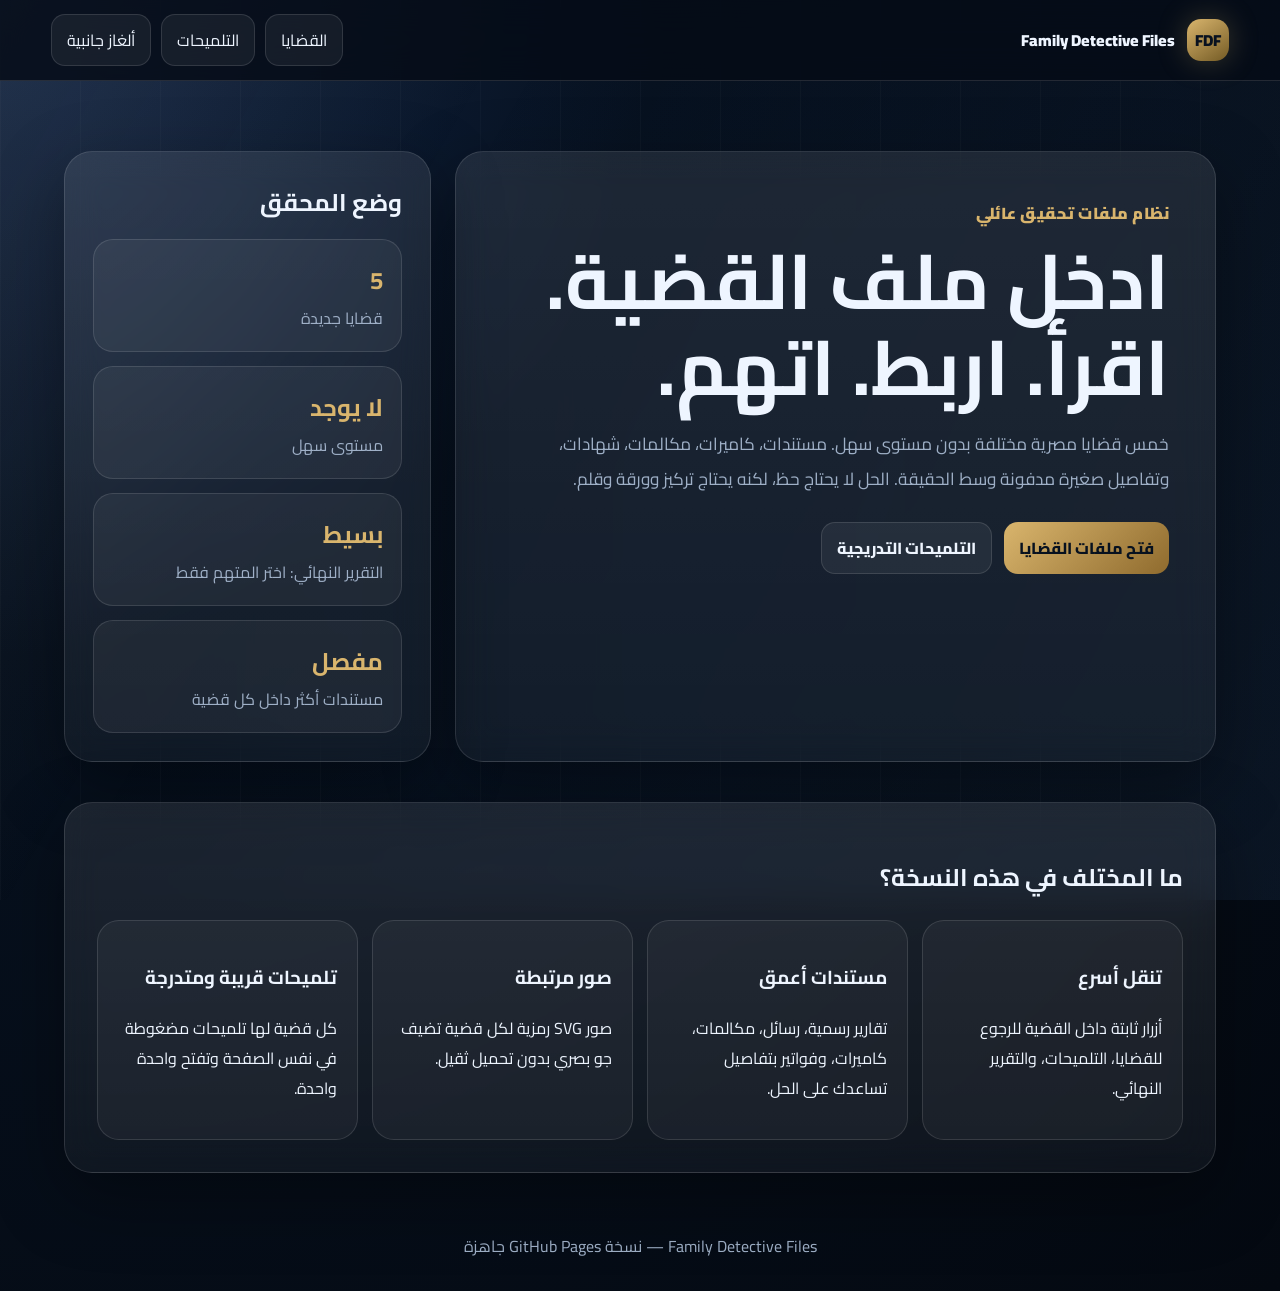
==== commit 7a04bf02: "Add files via upload" ====
--- a/index.html
+++ b/index.html
@@ -1 +1,41 @@
-<!doctype html><html lang="ar" dir="rtl"><head><meta charset="utf-8"><meta name="viewport" content="width=device-width,initial-scale=1"><title>Family Detective Files</title><link rel="preconnect" href="https://fonts.googleapis.com"><link rel="preconnect" href="https://fonts.gstatic.com" crossorigin><link href="https://fonts.googleapis.com/css2?family=Cairo:wght@400;600;800;900&display=swap" rel="stylesheet"><link rel="stylesheet" href="css/style.css"></head><body><main class="container"><section class="hero"><div><div class="eyebrow">منصة تحقيق عائلية واقعية</div><h1>افتح ملف القضية… <span class="grad">وفكر كمحقق حقيقي</span></h1><p class="lead">قضايا مصرية معقدة، مشتبهون كلهم يملكون دوافع، أدلة رقمية ورسمية، كاميرات، مكالمات، رسائل، وتقارير. الحقيقة موجودة من البداية… لكنها مدفونة وسط التفاصيل.</p><div class="actions"><a class="btn primary" href="cases.html">ابدأ التحقيق</a><a class="btn" href="hints.html">صفحة التلميحات</a></div></div><div class="hero-card"><div class="casefile"><h2>ملف تحقيق رقم FDF-01</h2><p class="muted">لا توجد مستويات سهلة. كل قضية تحتاج قراءة، استبعاد، وربط أدلة.</p><div class="mini-grid"><div class="stat"><b>3</b>قضايا</div><div class="stat"><b>18</b>مشتبه</div><div class="stat"><b>30+</b>مستند</div></div></div></div></section><section class="section"><div class="title"><h2>ماذا ستفعل؟</h2><p class="muted">اقرأ، اربط، استبعد، ثم اكتب تقريرك النهائي.</p></div><div class="cards"><div class="card"><h3>ملفات واقعية</h3><p class="muted">شرطة، طب شرعي، اتصالات، كاميرات، بريد ورسائل.</p></div><div class="card"><h3>لوحة أدلة</h3><p class="muted">أضف الأدلة الحاسمة وارجع لها وقت التحليل.</p></div><div class="card"><h3>تلميحات تدريجية</h3><p class="muted">صفحة منفصلة لا تكشف الحل إلا بالتدريج.</p></div></div></section></main><script src="js/cases-data.js"></script><script src="js/app.js"></script></body></html>
+<!doctype html>
+<html lang="ar" dir="rtl">
+<head>
+  <meta charset="UTF-8" />
+  <meta name="viewport" content="width=device-width, initial-scale=1.0" />
+  <title>Family Detective Files</title>
+  <link rel="stylesheet" href="css/style.css" />
+</head>
+<body>
+<header class="topbar">
+  <a class="brand" href="index.html"><span class="seal">FDF</span><span>Family Detective Files</span></a>
+  <nav><a href="cases.html">القضايا</a><a href="hints.html">التلميحات</a><a href="games.html">ألغاز جانبية</a></nav>
+</header>
+<main class="hero">
+  <section class="hero-card glass">
+    <div class="kicker">نظام ملفات تحقيق عائلي</div>
+    <h1>ادخل ملف القضية. اقرأ. اربط. اتهم.</h1>
+    <p>خمس قضايا مصرية مختلفة بدون مستوى سهل. مستندات، كاميرات، مكالمات، شهادات، وتفاصيل صغيرة مدفونة وسط الحقيقة. الحل لا يحتاج حظ، لكنه يحتاج تركيز وورقة وقلم.</p>
+    <div class="hero-actions"><a class="btn primary" href="cases.html">فتح ملفات القضايا</a><a class="btn" href="hints.html">التلميحات التدريجية</a></div>
+  </section>
+  <section class="dashboard glass">
+    <h2>وضع المحقق</h2>
+    <div class="stat"><b>5</b><span>قضايا جديدة</span></div>
+    <div class="stat"><b>لا يوجد</b><span>مستوى سهل</span></div>
+    <div class="stat"><b>بسيط</b><span>التقرير النهائي: اختر المتهم فقط</span></div>
+    <div class="stat"><b>مفصل</b><span>مستندات أكثر داخل كل قضية</span></div>
+  </section>
+</main>
+<section class="wide glass intro">
+  <h2>ما المختلف في هذه النسخة؟</h2>
+  <div class="features">
+    <article><h3>تنقل أسرع</h3><p>أزرار ثابتة داخل القضية للرجوع للقضايا، التلميحات، والتقرير النهائي.</p></article>
+    <article><h3>مستندات أعمق</h3><p>تقارير رسمية، رسائل، مكالمات، كاميرات، وفواتير بتفاصيل تساعدك على الحل.</p></article>
+    <article><h3>صور مرتبطة</h3><p>صور SVG رمزية لكل قضية تضيف جو بصري بدون تحميل ثقيل.</p></article>
+    <article><h3>تلميحات قريبة ومتدرجة</h3><p>كل قضية لها تلميحات مضغوطة في نفس الصفحة وتفتح واحدة واحدة.</p></article>
+  </div>
+</section>
+<footer>Family Detective Files — نسخة GitHub Pages جاهزة</footer>
+<script src="js/cases-data.js"></script><script src="js/app.js"></script>
+</body>
+</html>
--- a/css/style.css
+++ b/css/style.css
@@ -1 +1,4 @@
-:root{--bg:#070b14;--bg2:#0d1324;--panel:rgba(17,25,44,.72);--panel2:rgba(255,255,255,.06);--line:rgba(255,255,255,.12);--txt:#eef4ff;--muted:#9dadc8;--gold:#d6b66a;--cyan:#6ee7ff;--red:#ff6678;--green:#7dffb2;--violet:#a78bfa;--shadow:0 25px 80px rgba(0,0,0,.45);--r:22px}*{box-sizing:border-box}html{scroll-behavior:smooth}body{margin:0;font-family:'Cairo','Tajawal',system-ui,sans-serif;direction:rtl;background:radial-gradient(circle at top left,rgba(110,231,255,.16),transparent 28%),radial-gradient(circle at 80% 10%,rgba(214,182,106,.12),transparent 30%),linear-gradient(135deg,var(--bg),#101726 45%,#060912);color:var(--txt);min-height:100vh}body:before{content:"";position:fixed;inset:0;background-image:linear-gradient(rgba(255,255,255,.025) 1px,transparent 1px),linear-gradient(90deg,rgba(255,255,255,.025) 1px,transparent 1px);background-size:46px 46px;mask-image:linear-gradient(to bottom,black,transparent 85%);pointer-events:none}.container{width:min(1180px,92vw);margin:auto}.nav{position:sticky;top:0;z-index:20;backdrop-filter:blur(18px);background:rgba(7,11,20,.78);border-bottom:1px solid var(--line)}.navin{display:flex;align-items:center;justify-content:space-between;padding:14px 0}.brand{display:flex;gap:12px;align-items:center;font-weight:900;letter-spacing:.3px}.mark{width:42px;height:42px;border-radius:14px;background:linear-gradient(135deg,var(--gold),#fff0aa);color:#111827;display:grid;place-items:center;box-shadow:0 0 35px rgba(214,182,106,.25)}.links{display:flex;gap:8px;flex-wrap:wrap}.links a,.btn{color:var(--txt);text-decoration:none;border:1px solid var(--line);background:rgba(255,255,255,.055);padding:10px 14px;border-radius:999px;transition:.2s;display:inline-flex;gap:8px;align-items:center;cursor:pointer;font:inherit}.links a:hover,.btn:hover{transform:translateY(-2px);border-color:rgba(214,182,106,.55);background:rgba(214,182,106,.12)}.btn.primary{background:linear-gradient(135deg,#d6b66a,#f7e3a2);color:#111827;border:0;font-weight:900}.hero{padding:76px 0 42px;display:grid;grid-template-columns:1.08fr .92fr;gap:34px;align-items:center}.eyebrow{color:var(--gold);font-weight:900;margin-bottom:14px}.hero h1{font-size:clamp(38px,6vw,76px);line-height:1.05;margin:0 0 18px}.grad{background:linear-gradient(90deg,#fff,var(--gold),var(--cyan));-webkit-background-clip:text;background-clip:text;color:transparent}.lead{font-size:20px;color:#cfdbef;line-height:1.9}.actions{display:flex;gap:12px;flex-wrap:wrap;margin-top:26px}.hero-card,.glass{background:linear-gradient(180deg,rgba(255,255,255,.09),rgba(255,255,255,.045));border:1px solid var(--line);border-radius:var(--r);box-shadow:var(--shadow);backdrop-filter:blur(16px)}.hero-card{padding:24px;position:relative;overflow:hidden}.hero-card:after{content:"سري";position:absolute;left:20px;top:20px;color:rgba(255,102,120,.28);border:2px solid rgba(255,102,120,.25);padding:8px 18px;border-radius:8px;transform:rotate(-14deg);font-weight:900;font-size:28px}.casefile{padding:24px;border-radius:18px;background:#0b1222;border:1px solid var(--line)}.mini-grid{display:grid;grid-template-columns:repeat(3,1fr);gap:12px;margin-top:18px}.stat{padding:14px;border-radius:16px;background:rgba(255,255,255,.055);border:1px solid var(--line)}.stat b{display:block;color:var(--gold);font-size:24px}.section{padding:42px 0}.title{display:flex;align-items:end;justify-content:space-between;gap:18px;margin-bottom:20px}.title h2{font-size:34px;margin:0}.muted{color:var(--muted);line-height:1.8}.cards{display:grid;grid-template-columns:repeat(3,1fr);gap:18px}.card{position:relative;overflow:hidden;padding:20px;border-radius:var(--r);background:var(--panel);border:1px solid var(--line);box-shadow:var(--shadow)}.card img{width:100%;height:150px;object-fit:cover;border-radius:16px;border:1px solid var(--line);background:#111827}.badge{display:inline-flex;padding:6px 10px;border-radius:999px;border:1px solid var(--line);font-size:13px;color:#fff;background:rgba(255,255,255,.08)}.badge.medium{color:var(--green)}.badge.hard{color:var(--gold)}.badge.extreme{color:var(--red)}.case-layout{display:grid;grid-template-columns:280px 1fr;gap:20px;padding:26px 0}.side{position:sticky;top:82px;height:calc(100vh - 100px);overflow:auto;padding:16px}.side a{display:block;color:var(--txt);text-decoration:none;padding:12px;border-radius:14px;margin:4px 0;border:1px solid transparent}.side a:hover{background:rgba(255,255,255,.07);border-color:var(--line)}.content{display:grid;gap:18px}.doc-grid{display:grid;grid-template-columns:repeat(2,1fr);gap:14px}.doc{padding:18px;border-radius:18px;background:rgba(255,255,255,.055);border:1px solid var(--line)}.doc h3{margin:0 0 10px;color:#fff}.doc .type{color:var(--gold);font-size:13px}.suspects{display:grid;grid-template-columns:repeat(2,1fr);gap:14px}.suspect{padding:16px;border-radius:18px;background:rgba(10,18,34,.8);border:1px solid var(--line)}.suspect h3{margin:0 0 8px}.pillrow{display:flex;gap:8px;flex-wrap:wrap}.timeline{border-right:2px solid rgba(214,182,106,.35);padding-right:18px}.titem{position:relative;margin:14px 0;padding:14px;border-radius:16px;background:rgba(255,255,255,.055);border:1px solid var(--line)}.titem:before{content:"";position:absolute;right:-25px;top:22px;width:12px;height:12px;border-radius:50%;background:var(--gold);box-shadow:0 0 20px var(--gold)}.evidence-board{min-height:170px;border:1px dashed rgba(214,182,106,.45);border-radius:20px;padding:16px;background:rgba(214,182,106,.055)}.notearea,textarea,input,select{width:100%;background:rgba(255,255,255,.07);border:1px solid var(--line);border-radius:16px;color:var(--txt);padding:14px;font:inherit}textarea{min-height:140px;resize:vertical}.formgrid{display:grid;grid-template-columns:repeat(2,1fr);gap:14px}.result{padding:18px;border-radius:18px;margin-top:16px;display:none}.result.good{display:block;background:rgba(125,255,178,.11);border:1px solid rgba(125,255,178,.35)}.result.bad{display:block;background:rgba(255,102,120,.1);border:1px solid rgba(255,102,120,.35)}.hintbox{padding:20px;border-radius:18px;background:rgba(255,255,255,.055);border:1px solid var(--line);margin:12px 0}.footer{padding:34px 0;color:var(--muted);border-top:1px solid var(--line);margin-top:40px}.kbd{font-family:monospace;background:rgba(0,0,0,.35);padding:2px 7px;border-radius:8px;border:1px solid var(--line)}@media(max-width:900px){.hero,.case-layout{grid-template-columns:1fr}.cards,.doc-grid,.suspects,.formgrid{grid-template-columns:1fr}.side{position:relative;top:auto;height:auto}.links{display:none}.mini-grid{grid-template-columns:1fr}.hero{padding-top:42px}.card img{height:120px}}@media(max-width:520px){.container{width:94vw}.hero h1{font-size:36px}.lead{font-size:17px}.title{display:block}.actions .btn{width:100%;justify-content:center}.navin{gap:10px}.brand span:last-child{font-size:14px}.case-layout{padding-top:10px}.side{padding:10px}.card,.glass{border-radius:18px}}
+@import url('https://fonts.googleapis.com/css2?family=Cairo:wght@400;600;700;900&display=swap');
+:root{--bg:#07111f;--panel:rgba(15,27,47,.78);--panel2:rgba(255,255,255,.06);--line:rgba(255,255,255,.12);--text:#eef5ff;--muted:#9fb0c7;--gold:#d9b56d;--blue:#68a7ff;--bad:#ff6b6b;--good:#62d39c;--shadow:0 24px 70px rgba(0,0,0,.35)}
+*{box-sizing:border-box}html{scroll-behavior:smooth}body{margin:0;font-family:Cairo,system-ui;background:radial-gradient(circle at top left,#14294c 0,#07111f 36%,#040911 100%);color:var(--text);min-height:100vh}body:before{content:"";position:fixed;inset:0;background:linear-gradient(120deg,rgba(217,181,109,.08),transparent 30%,rgba(104,167,255,.07)),repeating-linear-gradient(90deg,rgba(255,255,255,.025) 0 1px,transparent 1px 80px);pointer-events:none}.topbar{position:sticky;top:0;z-index:20;display:flex;align-items:center;justify-content:space-between;padding:14px 4vw;background:rgba(5,12,23,.82);backdrop-filter:blur(18px);border-bottom:1px solid var(--line)}a{color:inherit;text-decoration:none}.brand{display:flex;gap:12px;align-items:center;font-weight:900}.seal{display:inline-grid;place-items:center;width:42px;height:42px;border-radius:14px;background:linear-gradient(145deg,#d9b56d,#745b25);color:#08111f;box-shadow:0 0 30px rgba(217,181,109,.25)}nav{display:flex;gap:10px;flex-wrap:wrap}nav a,.btn{border:1px solid var(--line);background:var(--panel2);padding:10px 15px;border-radius:14px;color:var(--text);transition:.2s}.btn{display:inline-flex;align-items:center;justify-content:center;gap:8px;font-weight:800;cursor:pointer}.btn:hover,nav a:hover{transform:translateY(-2px);border-color:rgba(217,181,109,.55)}.primary{background:linear-gradient(135deg,#d9b56d,#8f6b2e);color:#07111f;border:0}.small{padding:8px 12px;font-size:.9rem}.full{width:100%;margin-top:16px}.glass{background:linear-gradient(180deg,rgba(255,255,255,.09),rgba(255,255,255,.045));border:1px solid var(--line);box-shadow:var(--shadow);backdrop-filter:blur(18px);border-radius:28px}.hero{display:grid;grid-template-columns:1.35fr .65fr;gap:24px;padding:70px 5vw 30px;align-items:stretch}.hero-card{padding:46px}.hero h1,.page h1{font-size:clamp(2.1rem,6vw,5rem);line-height:1.12;margin:10px 0}.hero p,.page-head p,.case-summary p{color:var(--muted);font-size:1.08rem;line-height:2}.kicker{color:var(--gold);font-weight:900;letter-spacing:.5px}.hero-actions{display:flex;gap:12px;flex-wrap:wrap;margin-top:26px}.dashboard{padding:28px;display:grid;gap:14px}.dashboard h2{margin:0}.stat{padding:18px;border:1px solid var(--line);border-radius:20px;background:rgba(255,255,255,.05)}.stat b{display:block;color:var(--gold);font-size:1.5rem}.stat span{color:var(--muted)}.wide,.page{margin:28px 5vw;padding:32px}.intro{margin-top:10px}.features{display:grid;grid-template-columns:repeat(4,1fr);gap:14px}.features article,.mini{padding:20px;border-radius:22px;background:rgba(255,255,255,.045);border:1px solid var(--line)}footer{text-align:center;color:var(--muted);padding:30px}.page-head{display:flex;justify-content:space-between;gap:20px;align-items:end;margin-bottom:24px}.page-head h1{font-size:clamp(1.8rem,4vw,3.5rem)}.case-grid{display:grid;grid-template-columns:repeat(2,1fr);gap:20px}.case-card{display:grid;grid-template-columns:180px 1fr;gap:18px;padding:18px;overflow:hidden}.case-card img,.case-photo{width:100%;border-radius:22px;border:1px solid var(--line);background:#0b1526}.badge{display:inline-flex;padding:6px 10px;border-radius:999px;color:#06101f;background:var(--gold);font-weight:900}.muted{color:var(--muted)}.case-layout{display:grid;grid-template-columns:330px 1fr;gap:22px;padding:28px 5vw}.side{position:sticky;top:90px;align-self:start;padding:20px}.case-photo{aspect-ratio:16/12;object-fit:cover}.quick-links{display:grid;gap:10px;margin-top:18px}.case-content{display:grid;gap:18px}.case-summary,.block,.doc{padding:24px}.timeline{display:grid;gap:10px;padding:0;margin:0;list-style:none}.timeline li{padding:14px 18px;border:1px solid var(--line);border-radius:16px;background:rgba(255,255,255,.045)}.suspects{display:grid;grid-template-columns:repeat(2,1fr);gap:12px}.suspects article{padding:16px;border:1px solid var(--line);border-radius:18px;background:rgba(255,255,255,.045)}.suspects h3,.doc h3{margin:0 0 8px}.documents{display:grid;gap:14px}.section-title{margin:18px 0 0}.doc-head{display:flex;gap:10px;align-items:center;color:var(--gold)}.doc-head span{font-weight:900;border:1px solid rgba(217,181,109,.4);border-radius:10px;padding:4px 8px}.floating-nav{position:fixed;left:16px;bottom:16px;z-index:30;display:flex;gap:8px;flex-wrap:wrap;max-width:90vw}.floating-nav a{background:rgba(5,12,23,.88);border:1px solid var(--line);border-radius:999px;padding:9px 12px}.hints-panel{display:grid;gap:16px}.hint-case{padding:20px}.hint-head{display:flex;justify-content:space-between;gap:12px;align-items:center}.hint-case details{border:1px solid var(--line);border-radius:16px;background:rgba(255,255,255,.045);padding:12px 16px;margin:8px 0}.hint-case summary{cursor:pointer;font-weight:900;color:var(--gold)}.narrow{max-width:780px;margin-inline:auto}.report-box{padding:30px}select{width:100%;padding:15px 16px;border-radius:16px;border:1px solid var(--line);background:#0b1628;color:var(--text);font-family:inherit;font-size:1rem}.result-box{margin-top:18px;padding:18px;border-radius:20px;border:1px solid var(--line);display:none}.result-box.success,.result-box.fail{display:block}.success{background:rgba(98,211,156,.12);border-color:rgba(98,211,156,.45)}.fail{background:rgba(255,107,107,.12);border-color:rgba(255,107,107,.45)}
+@media(max-width:900px){.hero,.case-layout,.case-grid{grid-template-columns:1fr}.features,.suspects{grid-template-columns:1fr}.side{position:relative;top:auto}.page-head{display:block}.case-card{grid-template-columns:1fr}.topbar{align-items:flex-start;gap:12px;flex-direction:column}.hero{padding-top:34px}.hero-card{padding:28px}.wide,.page{margin:16px 4vw;padding:20px}.case-layout{padding:18px 4vw}.floating-nav{left:8px;right:8px;justify-content:center}.floating-nav a{font-size:.85rem;padding:8px 10px}}
